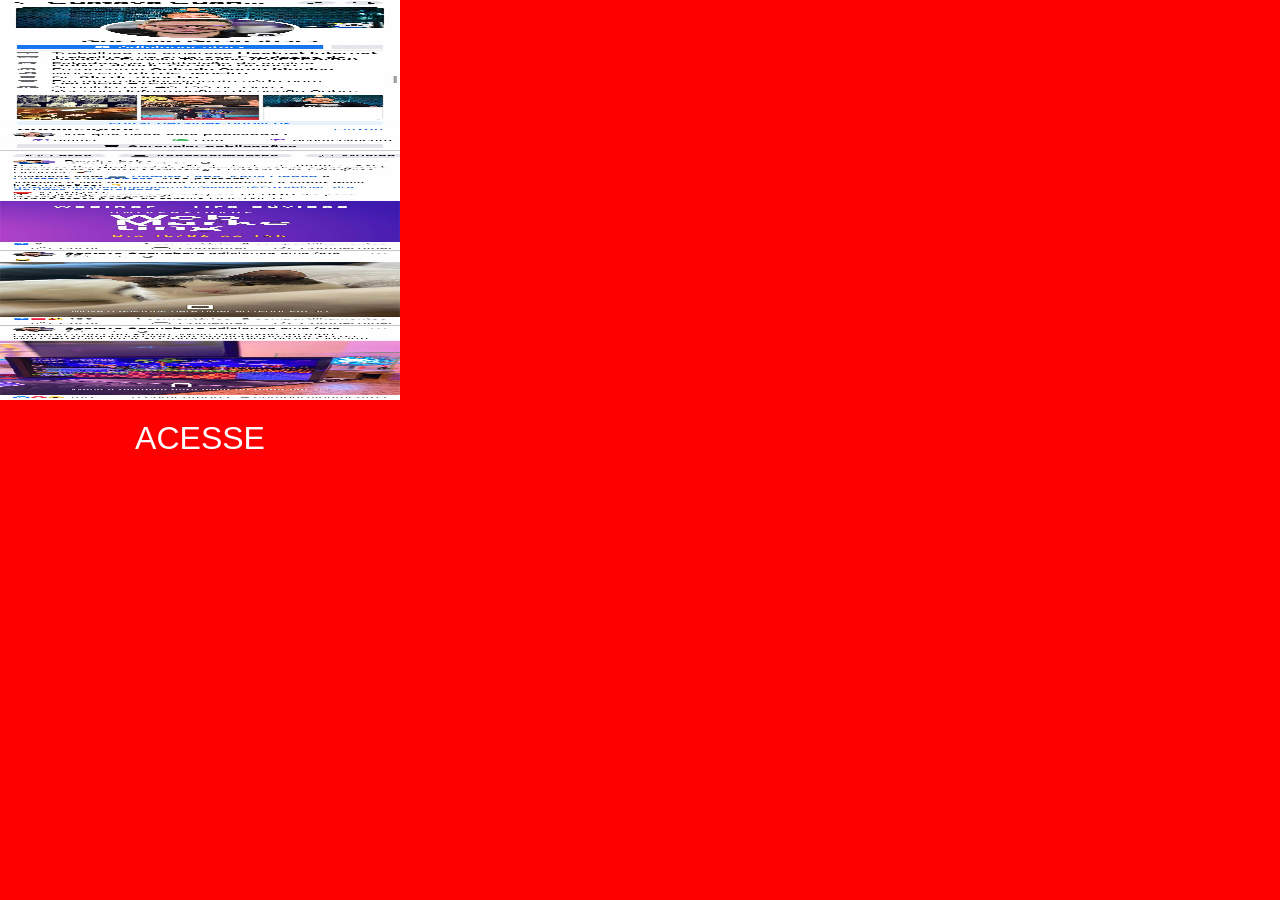
==== paginas/facebook.html @ a8f3af2b "atualização" ====
<!DOCTYPE html>
<html lang="pt-br">
<head>
    <meta charset="UTF-8">
    <meta name="viewport" content="width=device-width, initial-scale=1.0">
    <title>Facebook</title>
<style>

* {
    margin: 0;
    padding: 0;
    height: 400px;
    width: 400px;
    box-sizing: border-box;
    background-color: rgb(255, 0, 0);
    
}

#facebook img {
    display: block;
    margin: auto;
    
}


footer {
    font-family: 'Franklin Gothic Medium', 'Arial Narrow', Arial, sans-serif;
    font-size: 2em;
    padding-top: 20px;
    padding-bottom: 20px;
    text-align: center;
    color: rgb(255, 255, 255);
    text-transform: uppercase;
}

footer a {
    color: white;
    text-decoration: none;
}

</style>
</head>
<body>
    <main>
        <section id="facebook">
            <img src="../imagens/tela-facebook.jpg" alt="face">
        </section>
    </main>
    <footer>
    <p><a href="https://www.facebook.com/gustavoguanabara" target="_blank">Acesse</a></p>
    </footer>
</body>
</html>
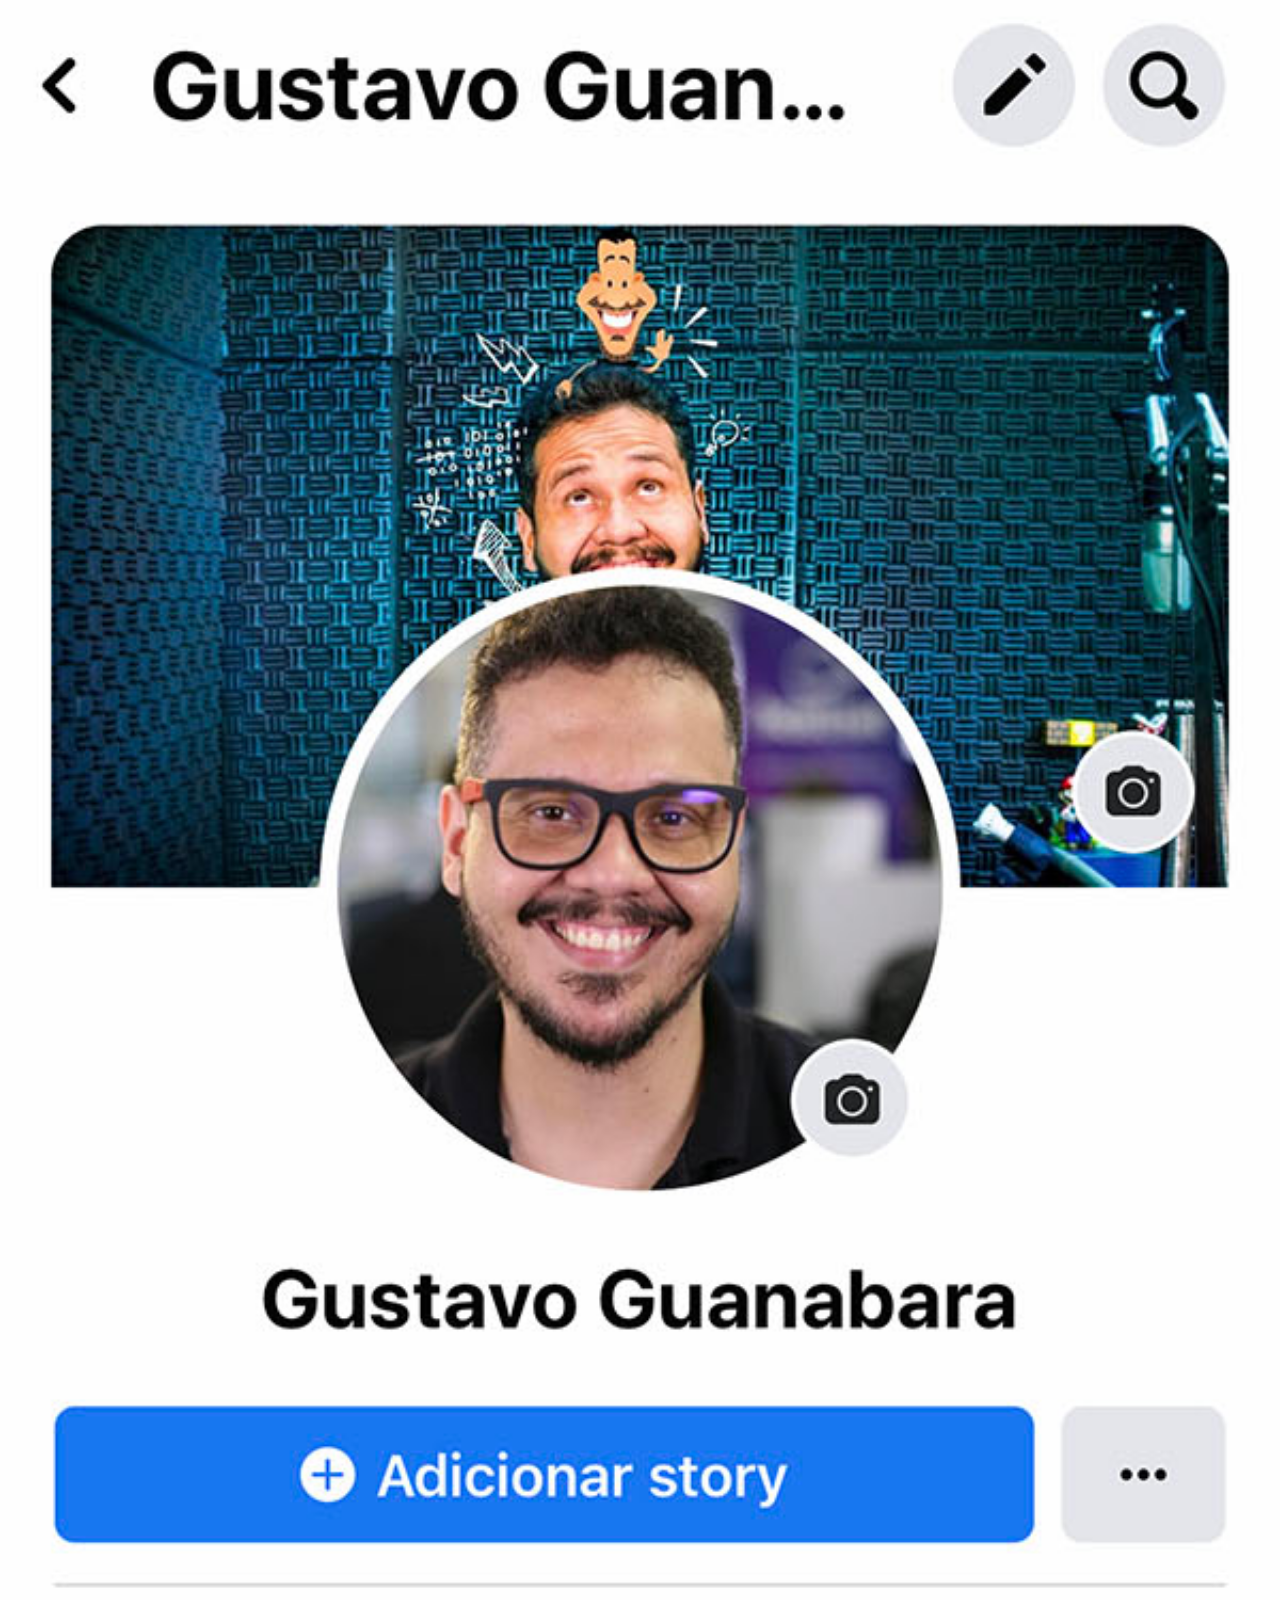
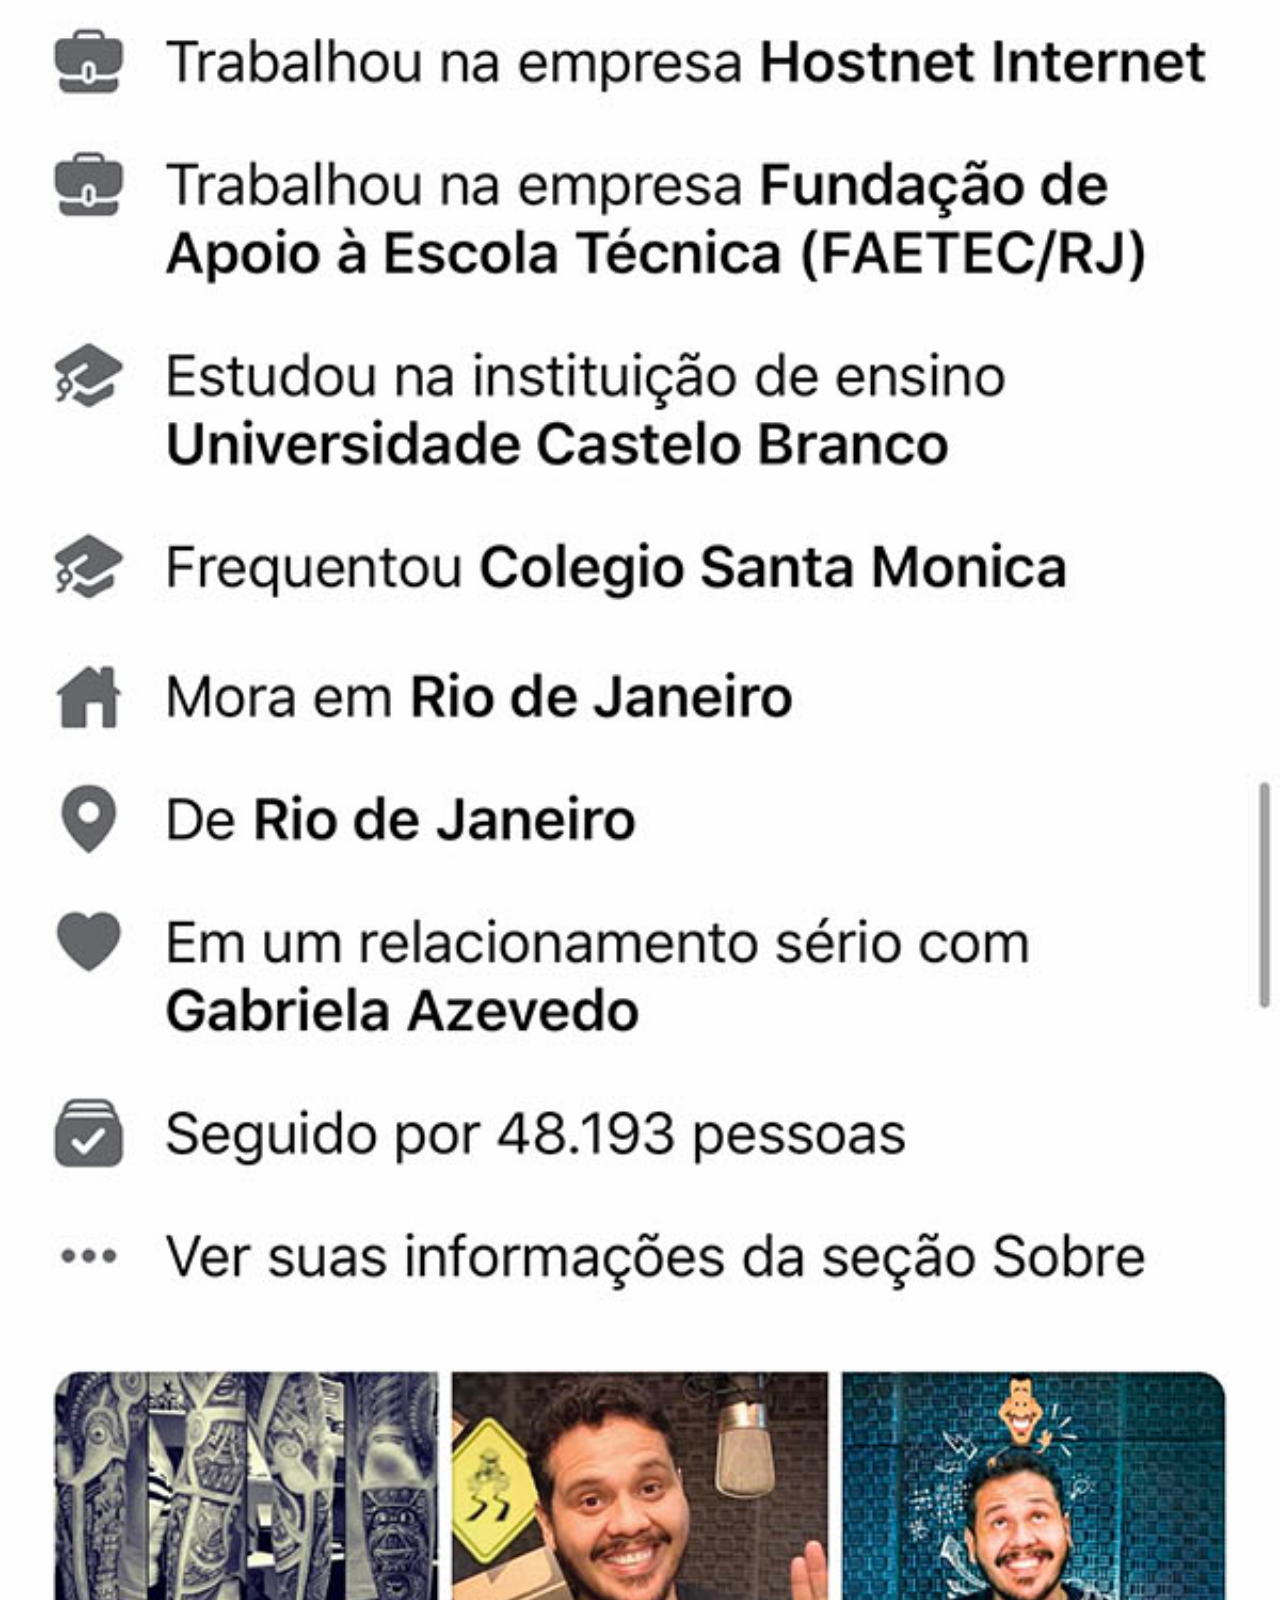
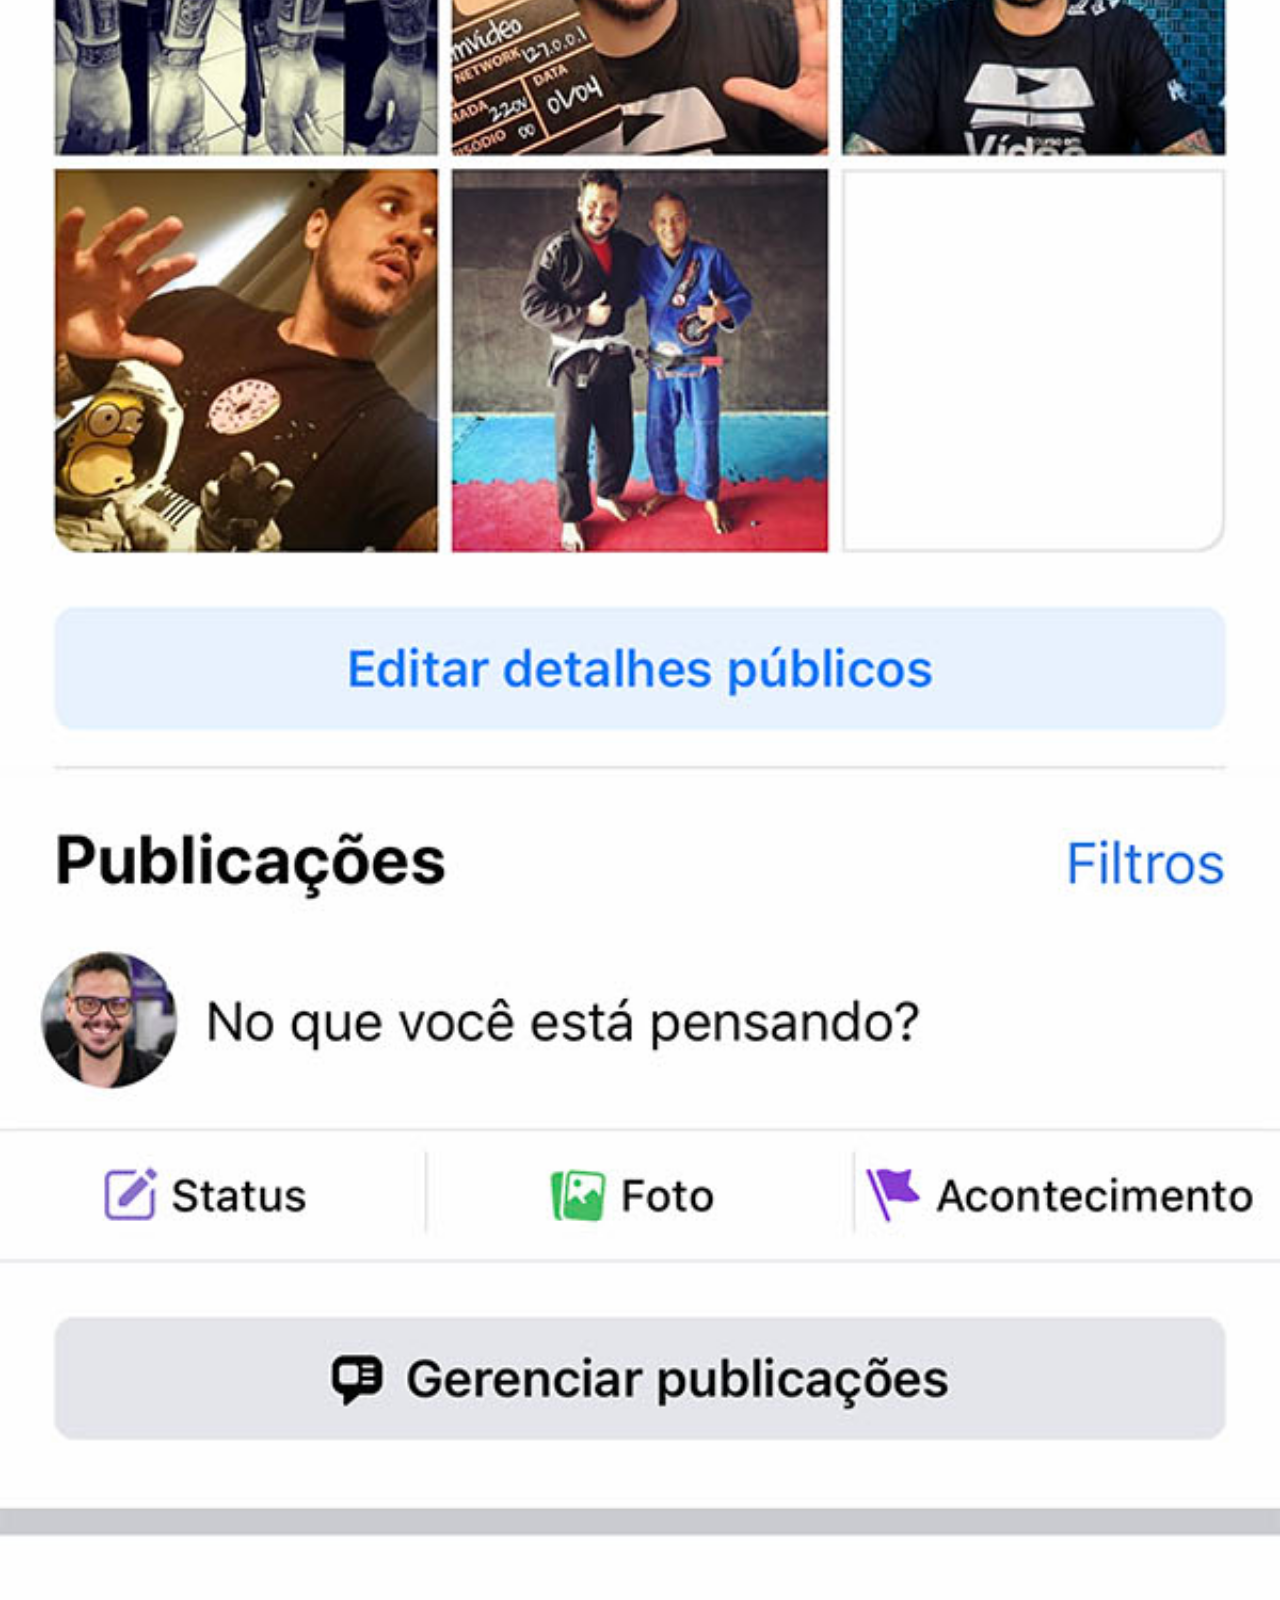
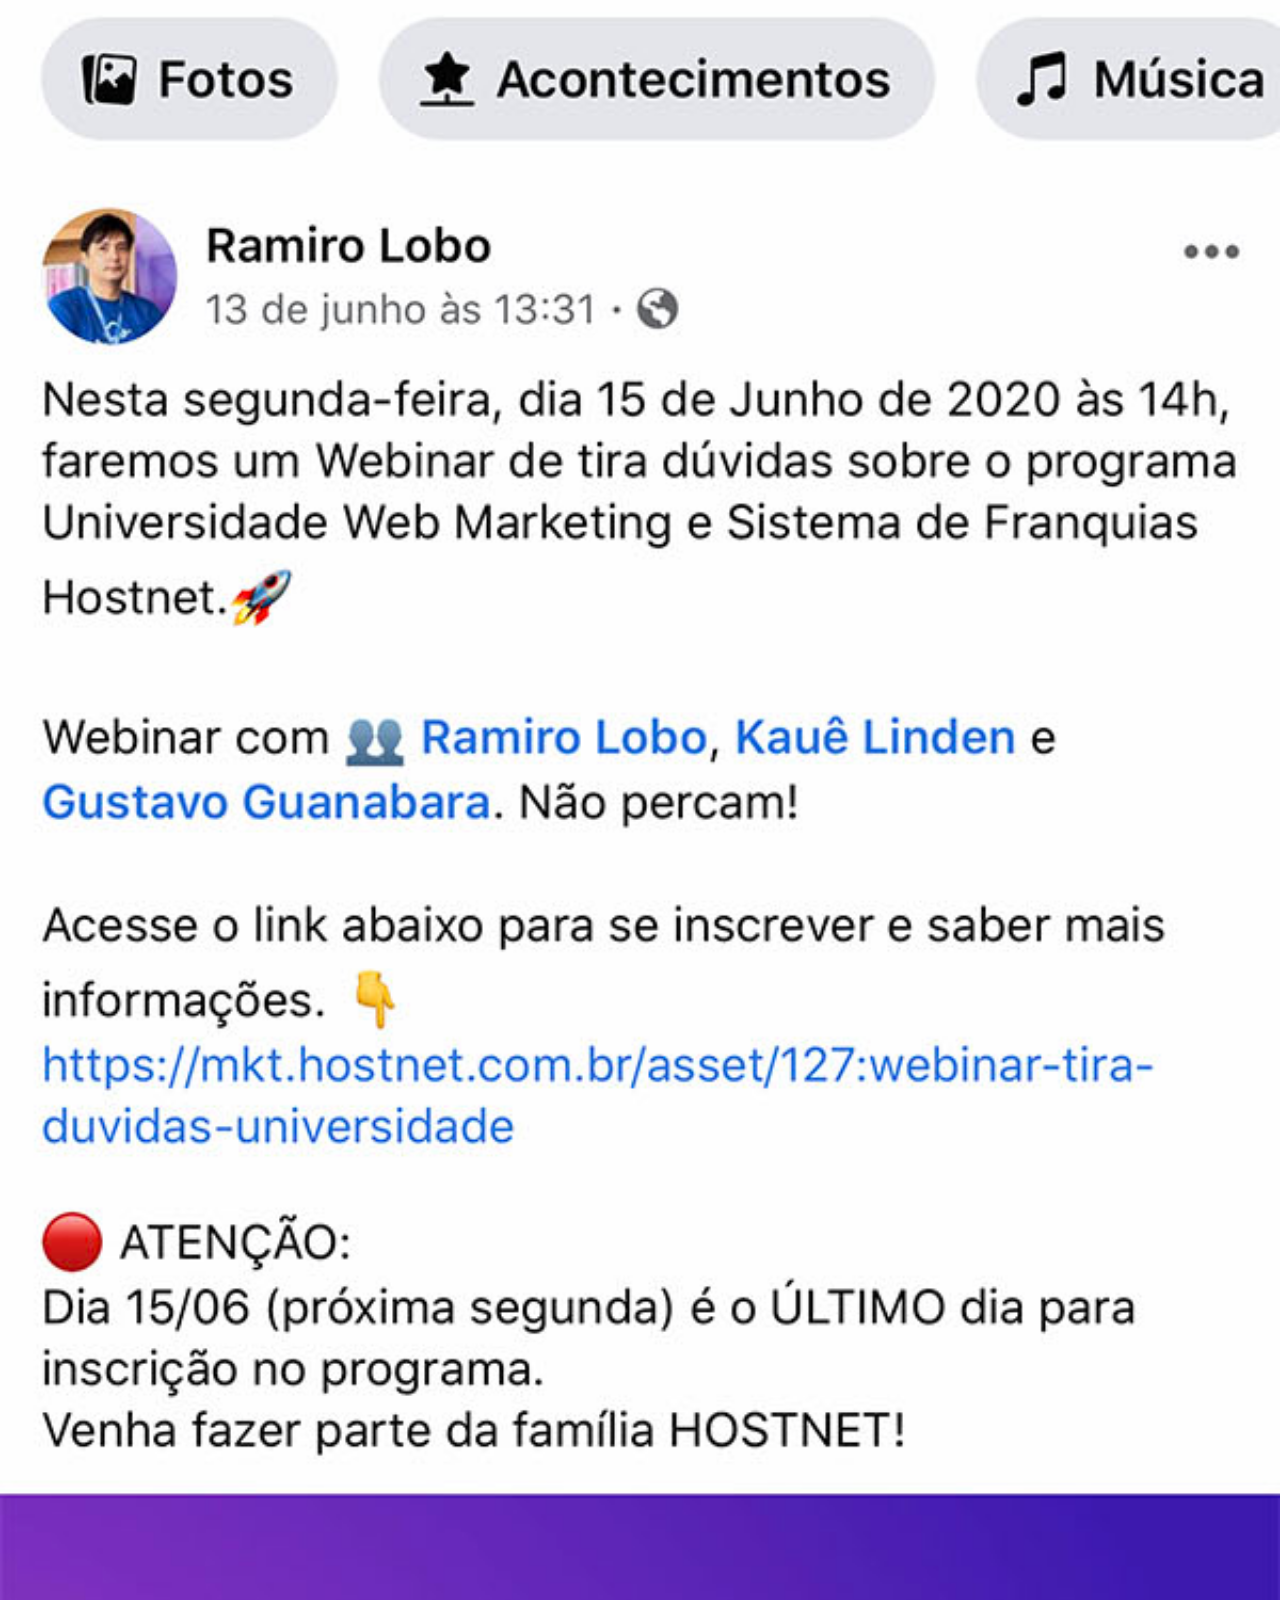
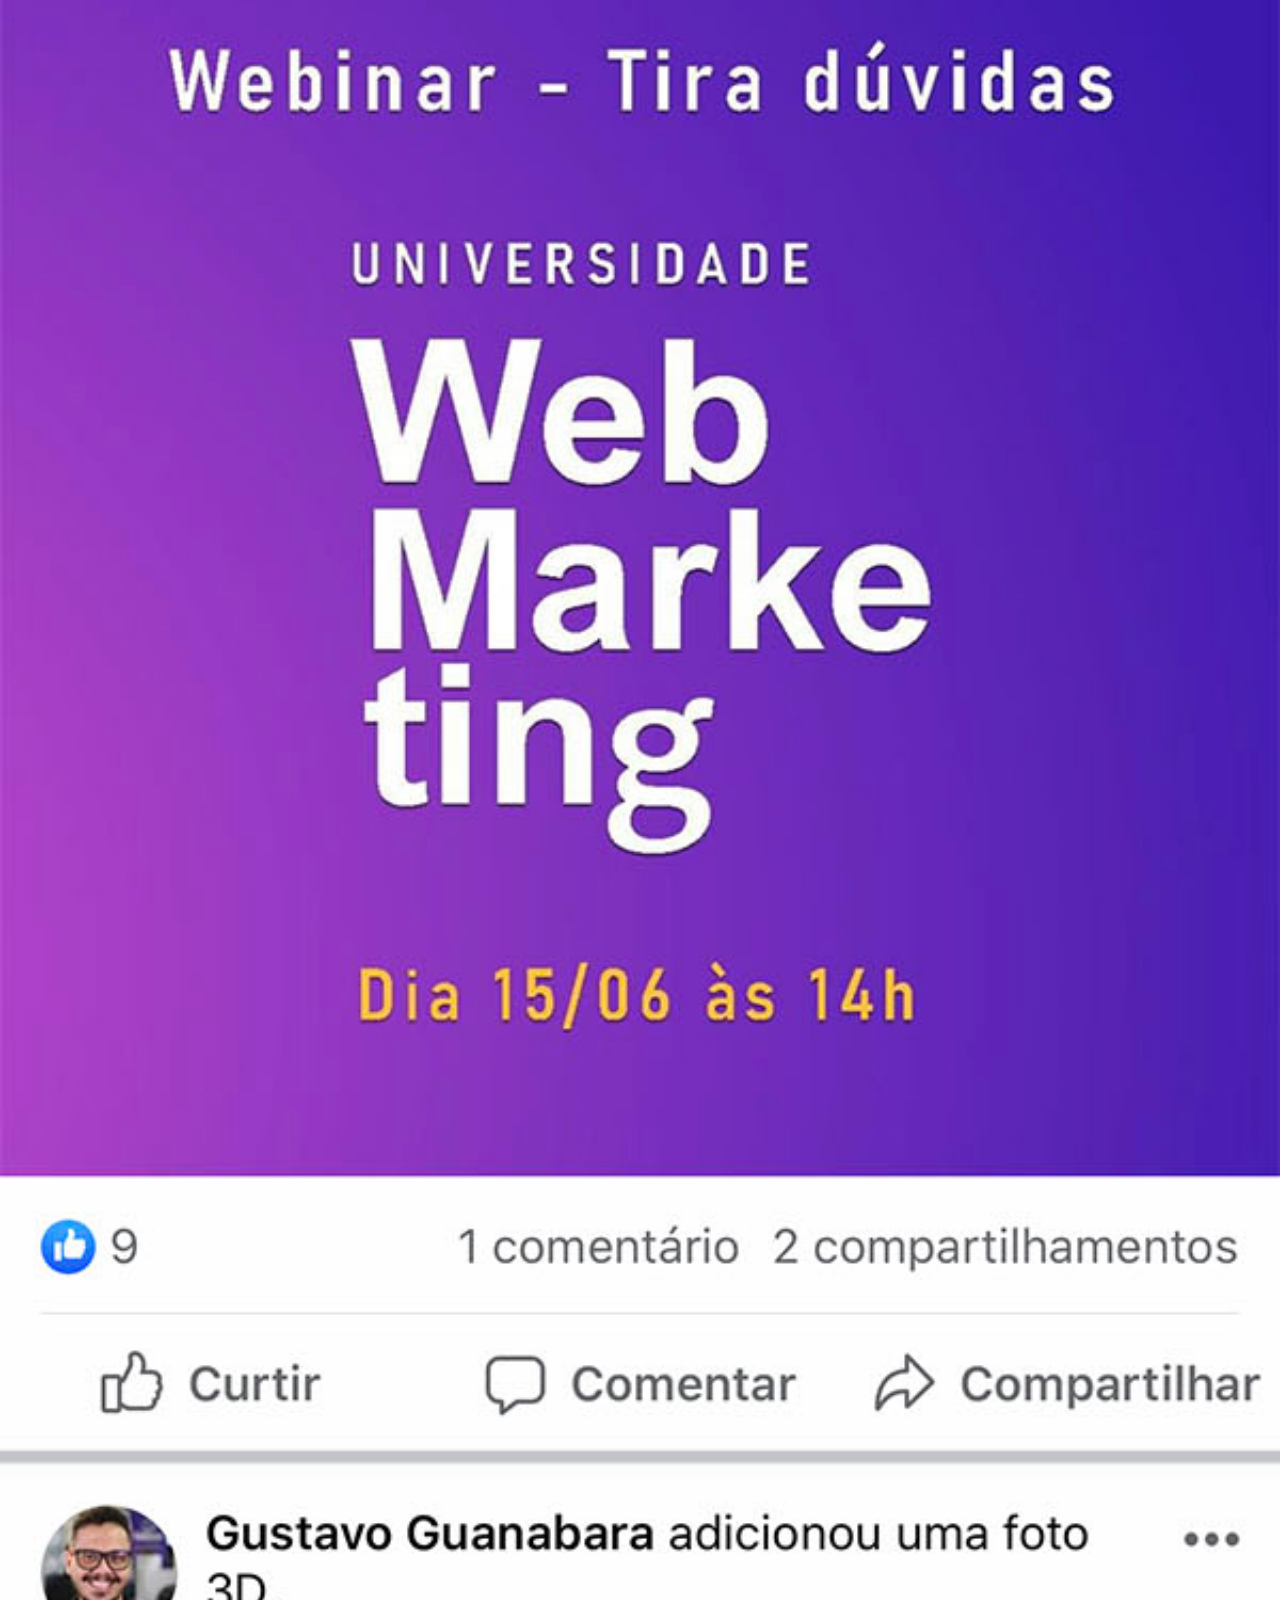
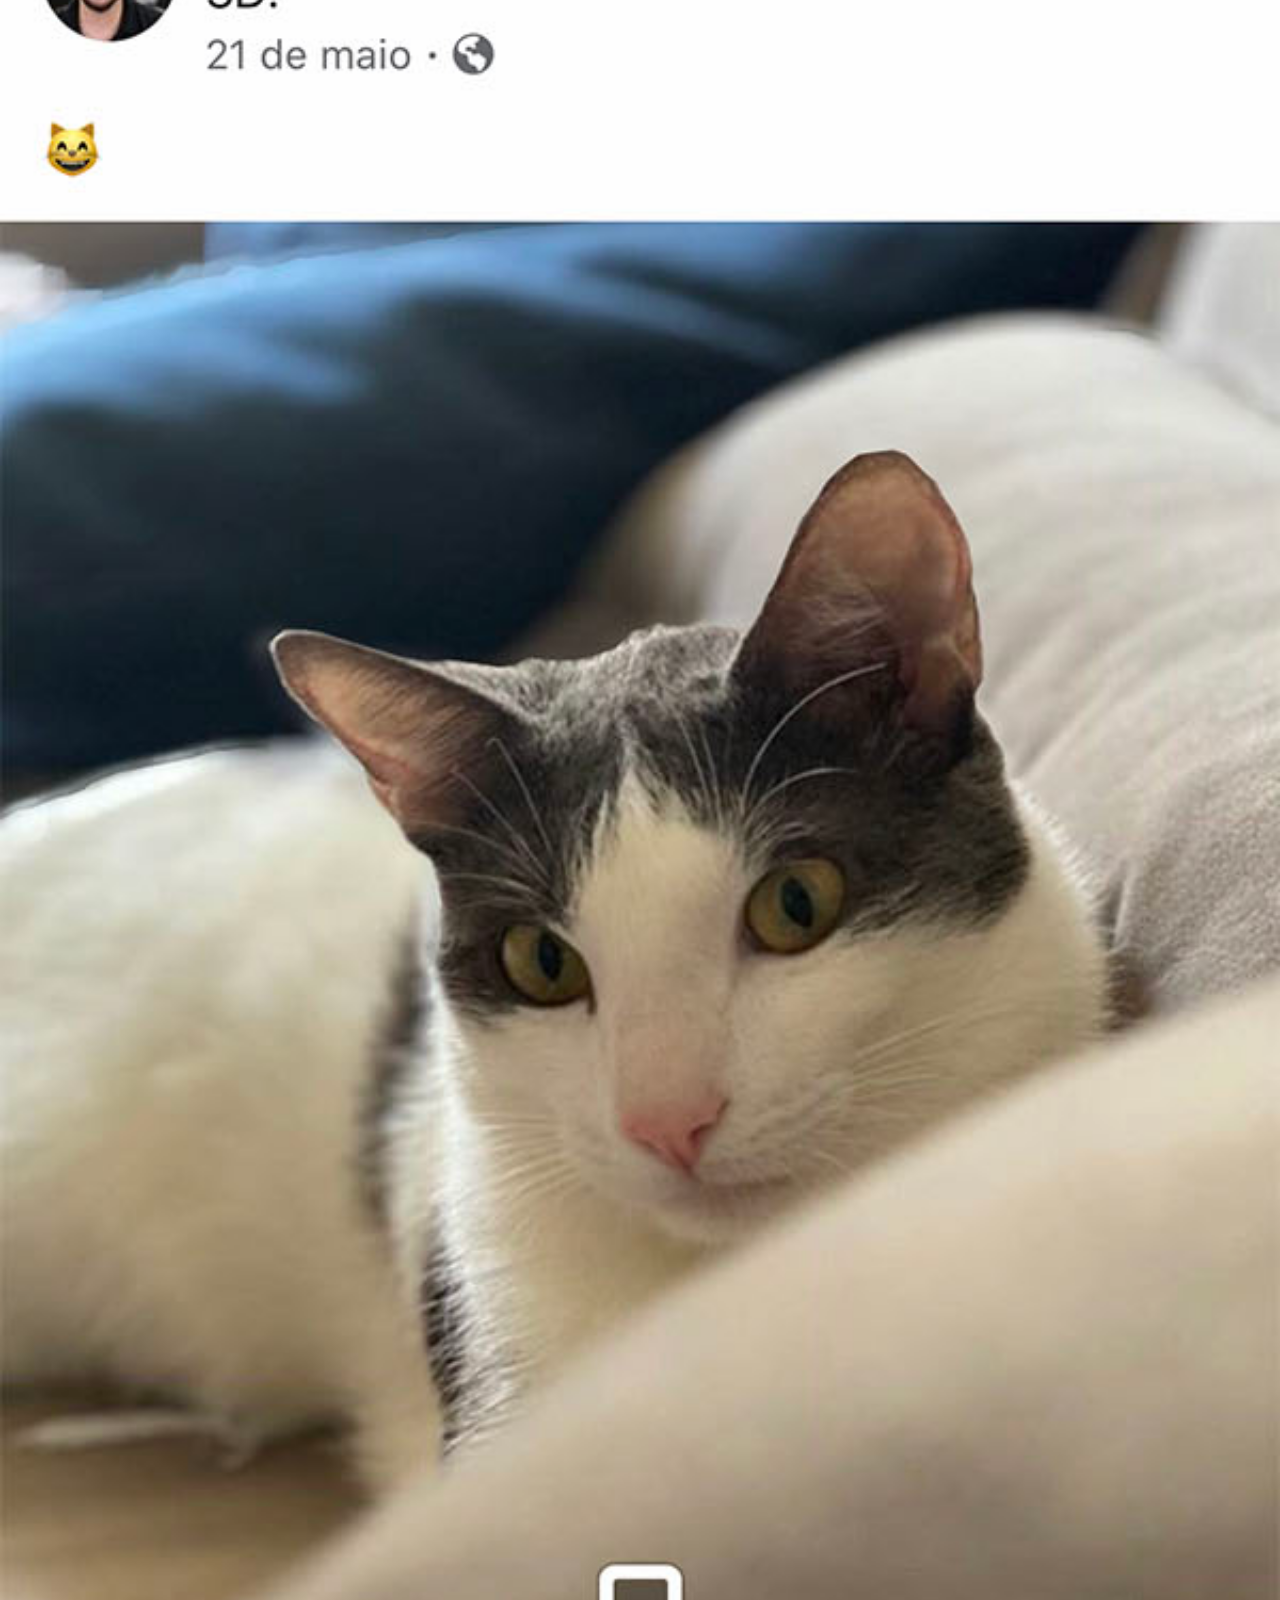
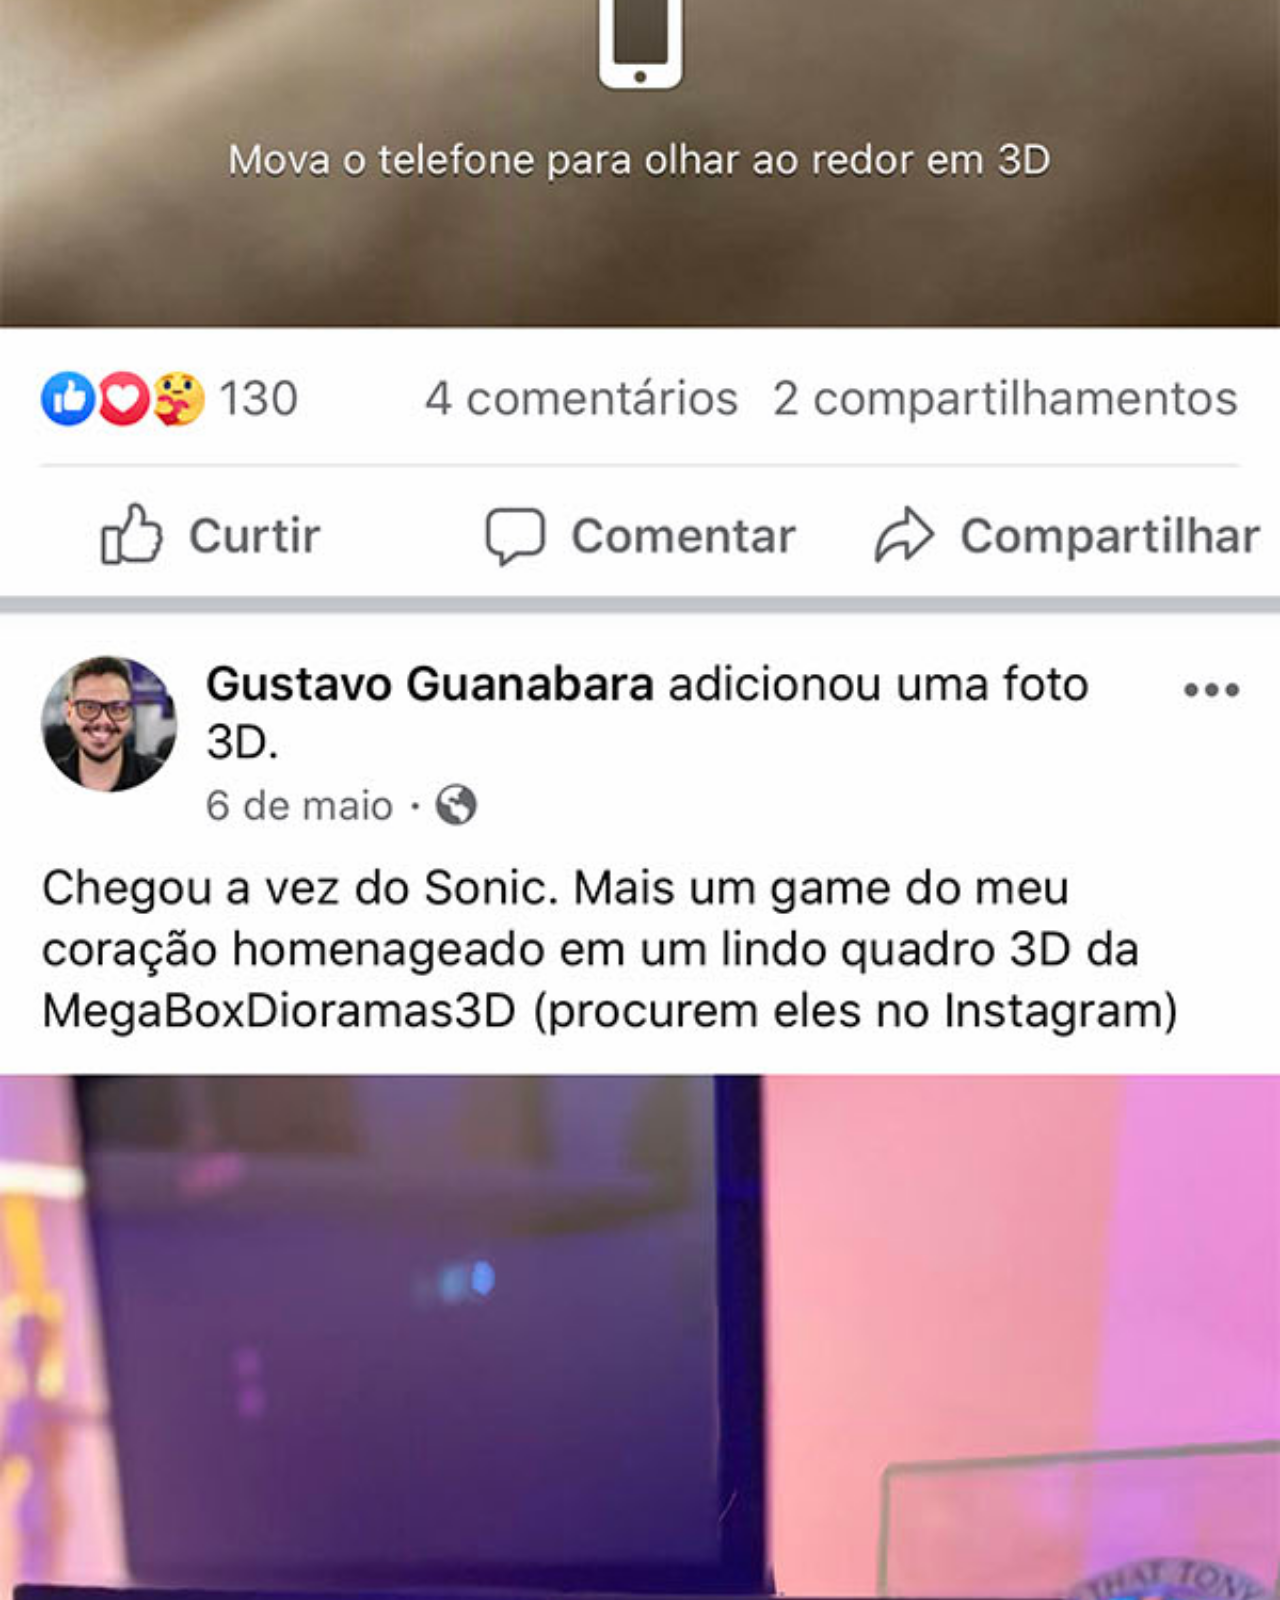
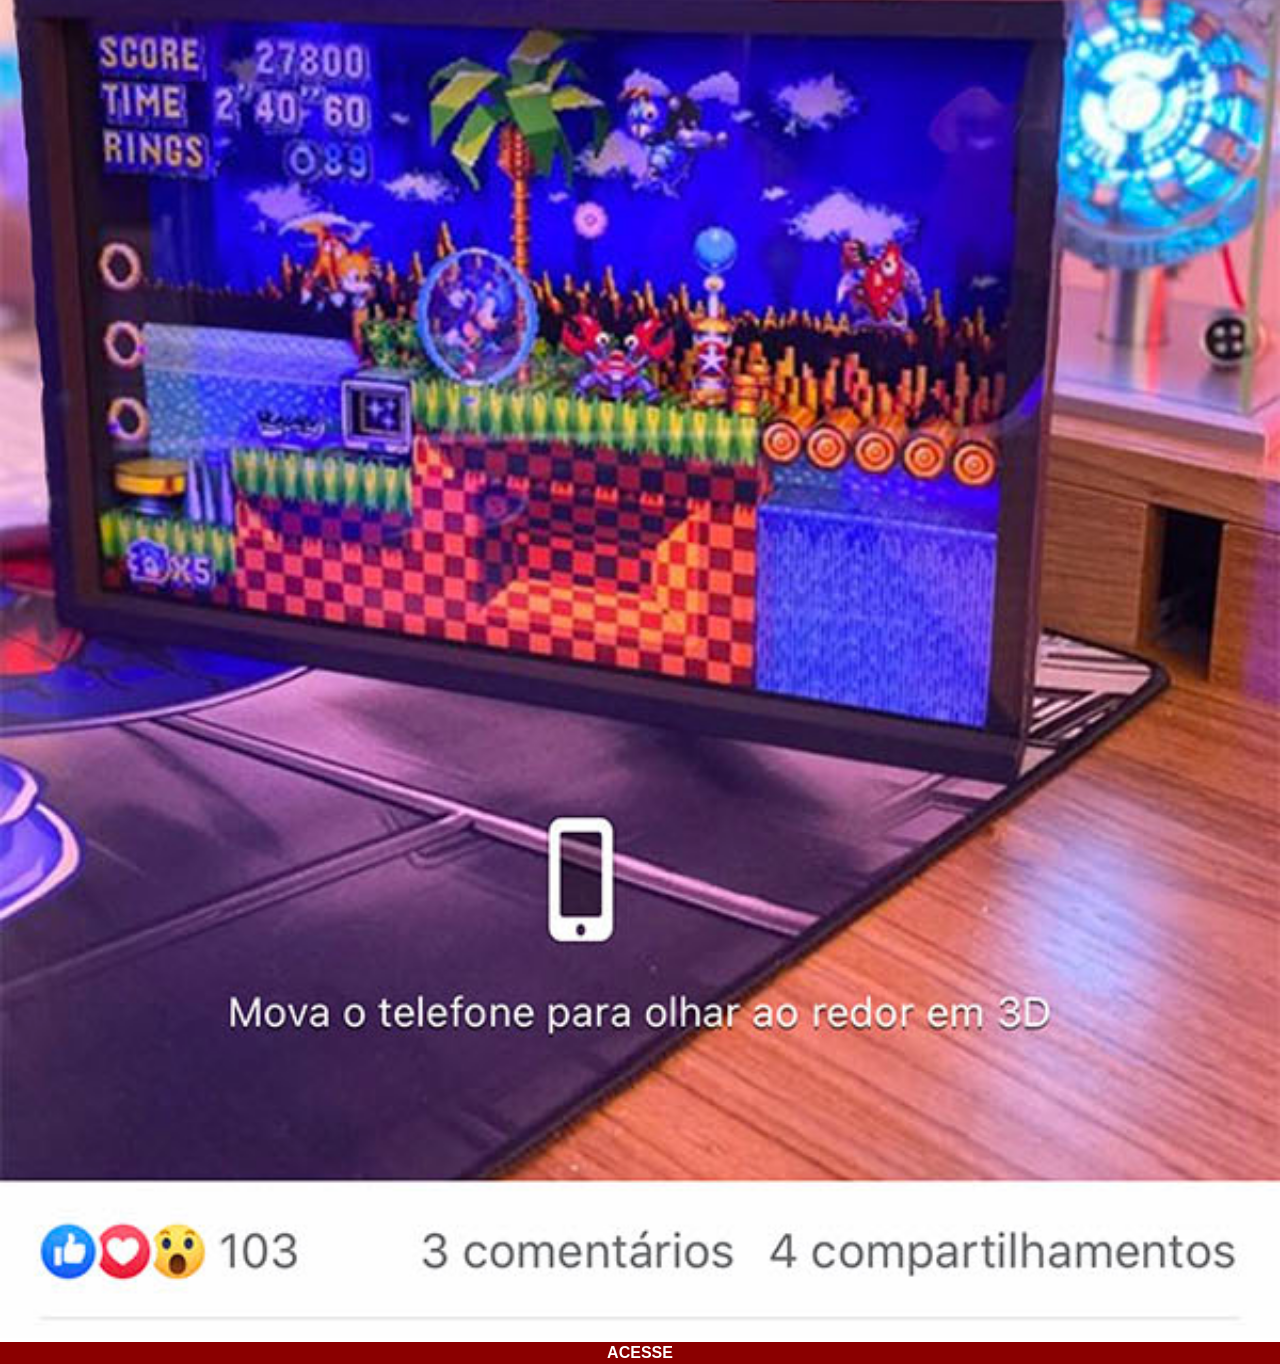
==== commit 7a96b039: "final de quarta feira" ====
--- a/paginas/facebook.html
+++ b/paginas/facebook.html
@@ -4,50 +4,11 @@
     <meta charset="UTF-8">
     <meta name="viewport" content="width=device-width, initial-scale=1.0">
     <title>Facebook</title>
-<style>
-
-* {
-    margin: 0;
-    padding: 0;
-    height: 400px;
-    width: 400px;
-    box-sizing: border-box;
-    background-color: rgb(255, 0, 0);
-    
-}
-
-#facebook img {
-    display: block;
-    margin: auto;
-    
-}
-
-
-footer {
-    font-family: 'Franklin Gothic Medium', 'Arial Narrow', Arial, sans-serif;
-    font-size: 2em;
-    padding-top: 20px;
-    padding-bottom: 20px;
-    text-align: center;
-    color: rgb(255, 255, 255);
-    text-transform: uppercase;
-}
-
-footer a {
-    color: white;
-    text-decoration: none;
-}
-
-</style>
+    <link rel="stylesheet" href="estilo/páginas.css">
 </head>
 <body>
-    <main>
-        <section id="facebook">
-            <img src="../imagens/tela-facebook.jpg" alt="face">
-        </section>
-    </main>
-    <footer>
-    <p><a href="https://www.facebook.com/gustavoguanabara" target="_blank">Acesse</a></p>
-    </footer>
+    <img src="/imagens/tela-facebook.jpg" alt="YouTube">
+    <a href="https://www.facebook.com/gustavoguanabara"
+       target="_blank">ACESSE</a>
 </body>
 </html>
--- a/paginas/estilo/páginas.css
+++ b/paginas/estilo/páginas.css
@@ -0,0 +1,30 @@
+@charset "UTF-8";
+
+* {
+    margin: 0px;
+    padding: 0px;
+    font-family: Arial, Helvetica, sans-serif;
+}
+
+::-webkit-scrollbar {
+    width: 0px;
+    height: 0px;
+}
+
+img {
+    width: 100vw;
+}
+
+a {
+    display: block;
+    background-color: darkred;
+    color: white;
+    padding: 2px;
+    text-align: center;
+    font-weight: bolder;
+    text-decoration: none;
+}
+
+a:hover {
+    background-color: red;
+}
